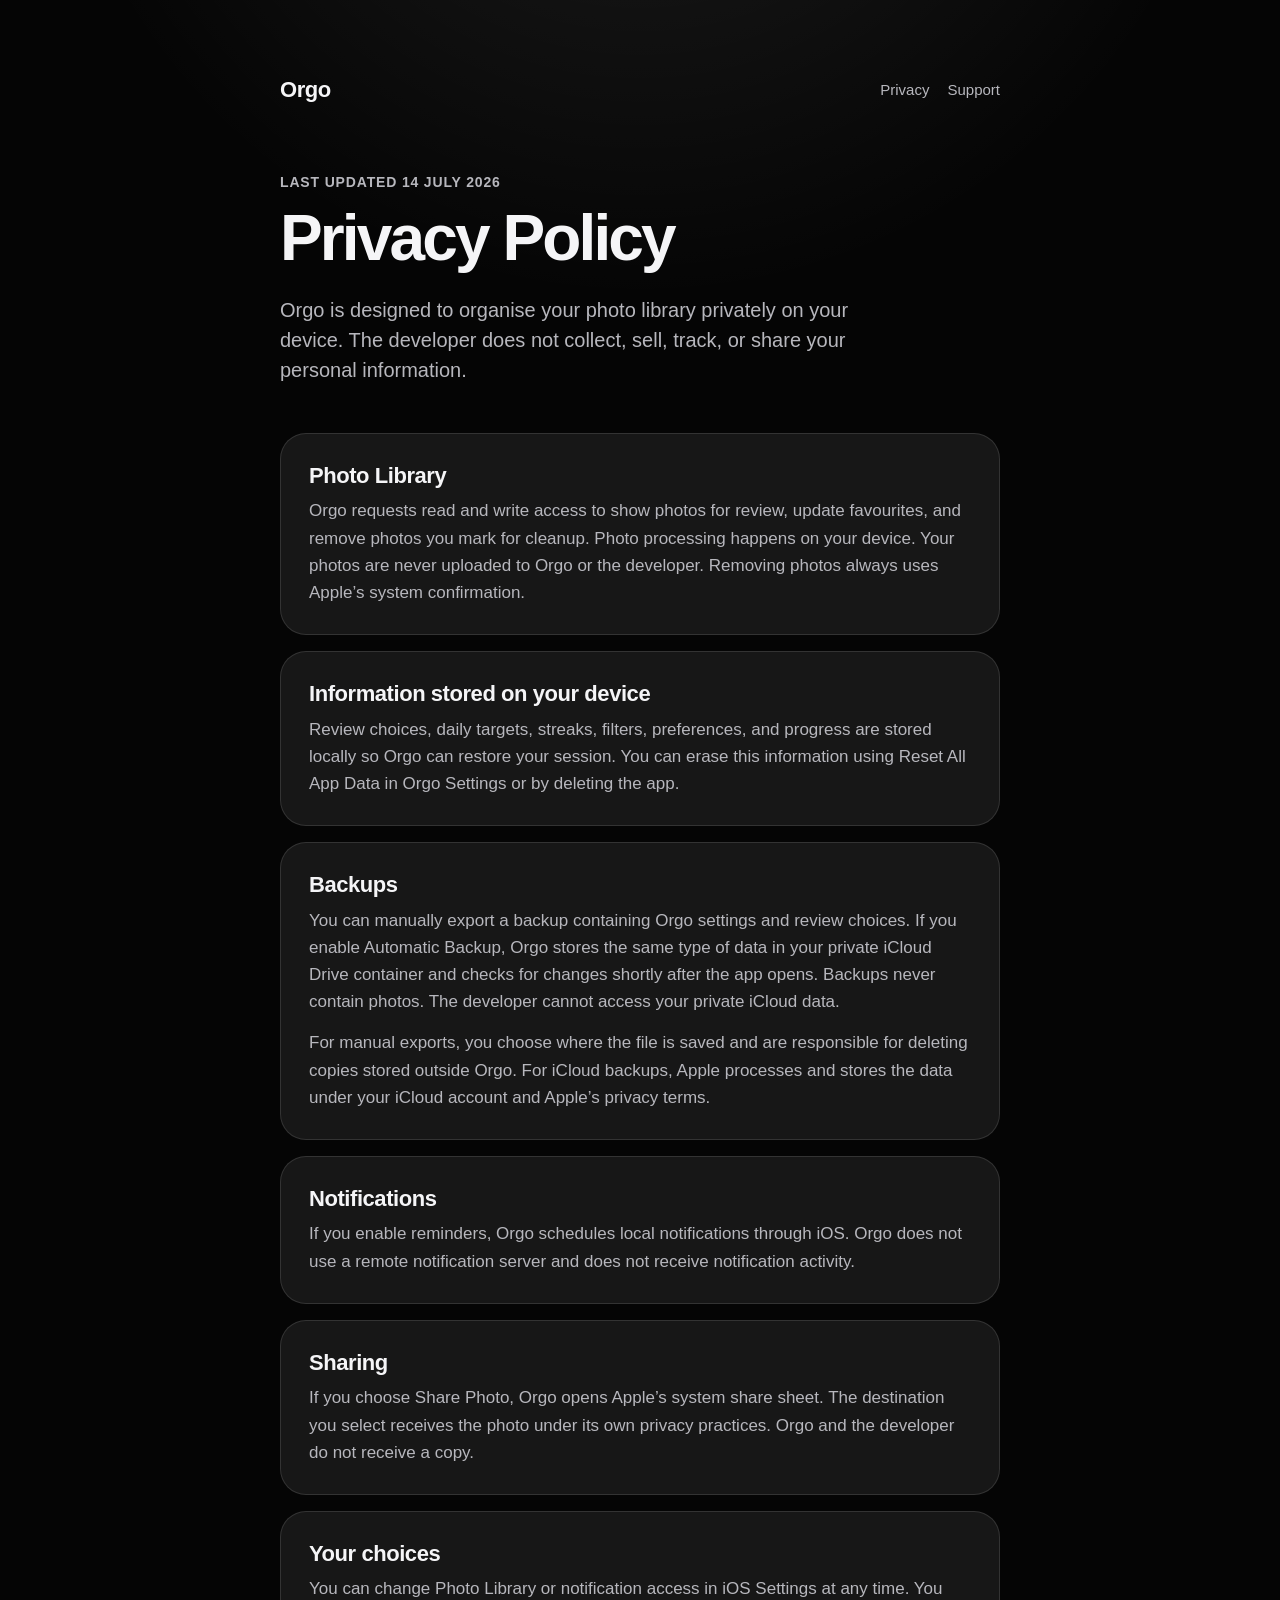
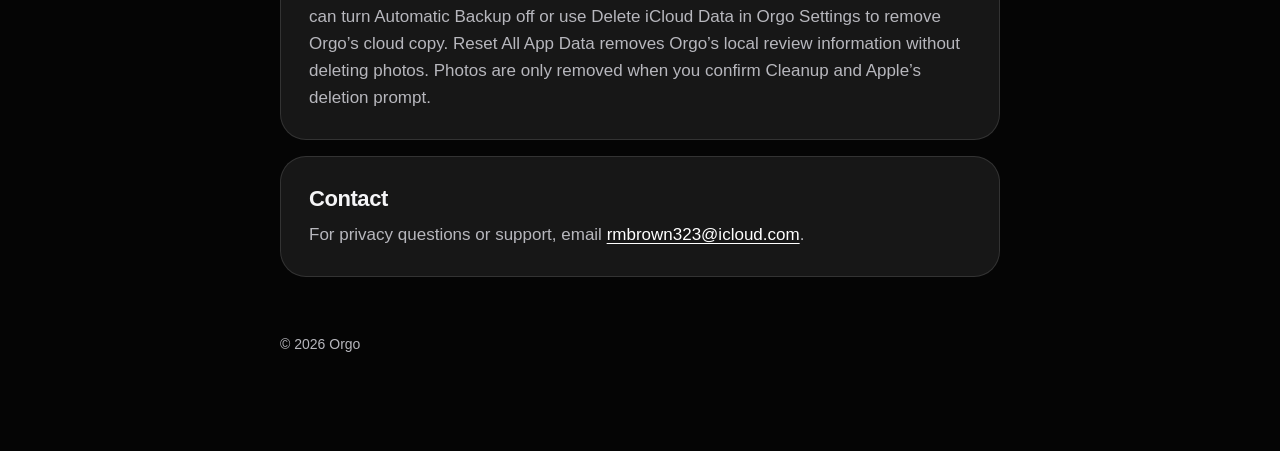
==== privacy/index.html @ 08f2171f "Publish Orgo privacy and support pages" ====
<!doctype html>
<html lang="en">
<head>
  <meta charset="utf-8">
  <meta name="viewport" content="width=device-width, initial-scale=1">
  <meta name="description" content="Orgo Privacy Policy">
  <title>Privacy Policy — Orgo</title>
  <link rel="stylesheet" href="../styles.css">
</head>
<body>
<main>
  <nav aria-label="Primary">
    <a class="brand" href="../">Orgo</a>
    <div><a href="./">Privacy</a><a href="../support/">Support</a></div>
  </nav>
  <p class="eyebrow">Last updated 14 July 2026</p>
  <h1>Privacy Policy</h1>
  <p class="lede">Orgo is designed to organise your photo library privately on your device. The developer does not collect, sell, track, or share your personal information.</p>

  <section class="card"><h2>Photo Library</h2><p>Orgo requests read and write access to show photos for review, update favourites, and remove photos you mark for cleanup. Photo processing happens on your device. Your photos are never uploaded to Orgo or the developer. Removing photos always uses Apple’s system confirmation.</p></section>
  <section class="card"><h2>Information stored on your device</h2><p>Review choices, daily targets, streaks, filters, preferences, and progress are stored locally so Orgo can restore your session. You can erase this information using Reset All App Data in Orgo Settings or by deleting the app.</p></section>
  <section class="card"><h2>Backups</h2><p>You can manually export a backup containing Orgo settings and review choices. If you enable Automatic Backup, Orgo stores the same type of data in your private iCloud Drive container and checks for changes shortly after the app opens. Backups never contain photos. The developer cannot access your private iCloud data.</p><p>For manual exports, you choose where the file is saved and are responsible for deleting copies stored outside Orgo. For iCloud backups, Apple processes and stores the data under your iCloud account and Apple’s privacy terms.</p></section>
  <section class="card"><h2>Notifications</h2><p>If you enable reminders, Orgo schedules local notifications through iOS. Orgo does not use a remote notification server and does not receive notification activity.</p></section>
  <section class="card"><h2>Sharing</h2><p>If you choose Share Photo, Orgo opens Apple’s system share sheet. The destination you select receives the photo under its own privacy practices. Orgo and the developer do not receive a copy.</p></section>
  <section class="card"><h2>Your choices</h2><p>You can change Photo Library or notification access in iOS Settings at any time. You can turn Automatic Backup off or use Delete iCloud Data in Orgo Settings to remove Orgo’s cloud copy. Reset All App Data removes Orgo’s local review information without deleting photos. Photos are only removed when you confirm Cleanup and Apple’s deletion prompt.</p></section>
  <section class="card"><h2>Contact</h2><p>For privacy questions or support, email <a href="mailto:rmbrown323@icloud.com">rmbrown323@icloud.com</a>.</p></section>
  <footer>© 2026 Orgo</footer>
</main>
</body>
</html>
---- styles.css ----
:root {
  color-scheme: dark;
  --background: #050505;
  --surface: #171717;
  --surface-raised: #222222;
  --text: #f5f5f7;
  --muted: #b7b7bd;
  --line: rgba(255, 255, 255, 0.12);
  --accent: #ffffff;
}

* { box-sizing: border-box; }
html { background: var(--background); }

body {
  margin: 0;
  min-height: 100vh;
  background:
    radial-gradient(circle at 50% -15%, rgba(255, 255, 255, 0.10), transparent 38rem),
    var(--background);
  color: var(--text);
  font: 17px/1.6 -apple-system, BlinkMacSystemFont, "SF Pro Text", "Helvetica Neue", sans-serif;
  -webkit-font-smoothing: antialiased;
}

main {
  width: min(720px, calc(100% - 40px));
  margin: 0 auto;
  padding: 72px 0 96px;
}

nav {
  display: flex;
  align-items: center;
  justify-content: space-between;
  gap: 20px;
  margin-bottom: 64px;
}

.brand {
  color: var(--text);
  font-size: 22px;
  font-weight: 750;
  letter-spacing: -0.02em;
  text-decoration: none;
}

nav div { display: flex; gap: 18px; }
nav div a { color: var(--muted); font-size: 15px; text-decoration: none; }
nav a:hover, nav a:focus-visible { color: var(--text); }

.eyebrow {
  margin: 0 0 12px;
  color: var(--muted);
  font-size: 14px;
  font-weight: 650;
  letter-spacing: 0.06em;
  text-transform: uppercase;
}

h1 {
  margin: 0;
  font-size: clamp(40px, 8vw, 64px);
  line-height: 1.02;
  letter-spacing: -0.045em;
}

.lede {
  max-width: 620px;
  margin: 24px 0 0;
  color: var(--muted);
  font-size: 20px;
  line-height: 1.5;
}

.card {
  margin-top: 48px;
  padding: 28px;
  background: var(--surface);
  border: 1px solid var(--line);
  border-radius: 26px;
}

.card + .card { margin-top: 16px; }
h2 { margin: 0 0 8px; font-size: 22px; line-height: 1.25; letter-spacing: -0.02em; }
p { margin: 0; }
p + p { margin-top: 14px; }
.card p, li { color: var(--muted); }
a { color: var(--accent); text-underline-offset: 3px; }

.actions {
  display: grid;
  grid-template-columns: repeat(2, minmax(0, 1fr));
  gap: 14px;
  margin-top: 48px;
}

.action {
  display: block;
  padding: 24px;
  background: var(--surface);
  border: 1px solid var(--line);
  border-radius: 22px;
  color: var(--text);
  text-decoration: none;
}

.action:hover, .action:focus-visible { background: var(--surface-raised); }
.action strong { display: block; font-size: 19px; }
.action span { display: block; margin-top: 5px; color: var(--muted); font-size: 15px; }
ul { margin: 12px 0 0; padding-left: 22px; }
footer { margin-top: 56px; color: var(--muted); font-size: 14px; }

@media (max-width: 560px) {
  main { padding-top: 36px; }
  nav { align-items: flex-start; margin-bottom: 48px; }
  nav div { flex-direction: column; gap: 6px; text-align: right; }
  .actions { grid-template-columns: 1fr; }
  .card { padding: 22px; border-radius: 22px; }
}

@media (prefers-reduced-motion: no-preference) {
  a { transition: color 0.18s ease, background-color 0.18s ease; }
}
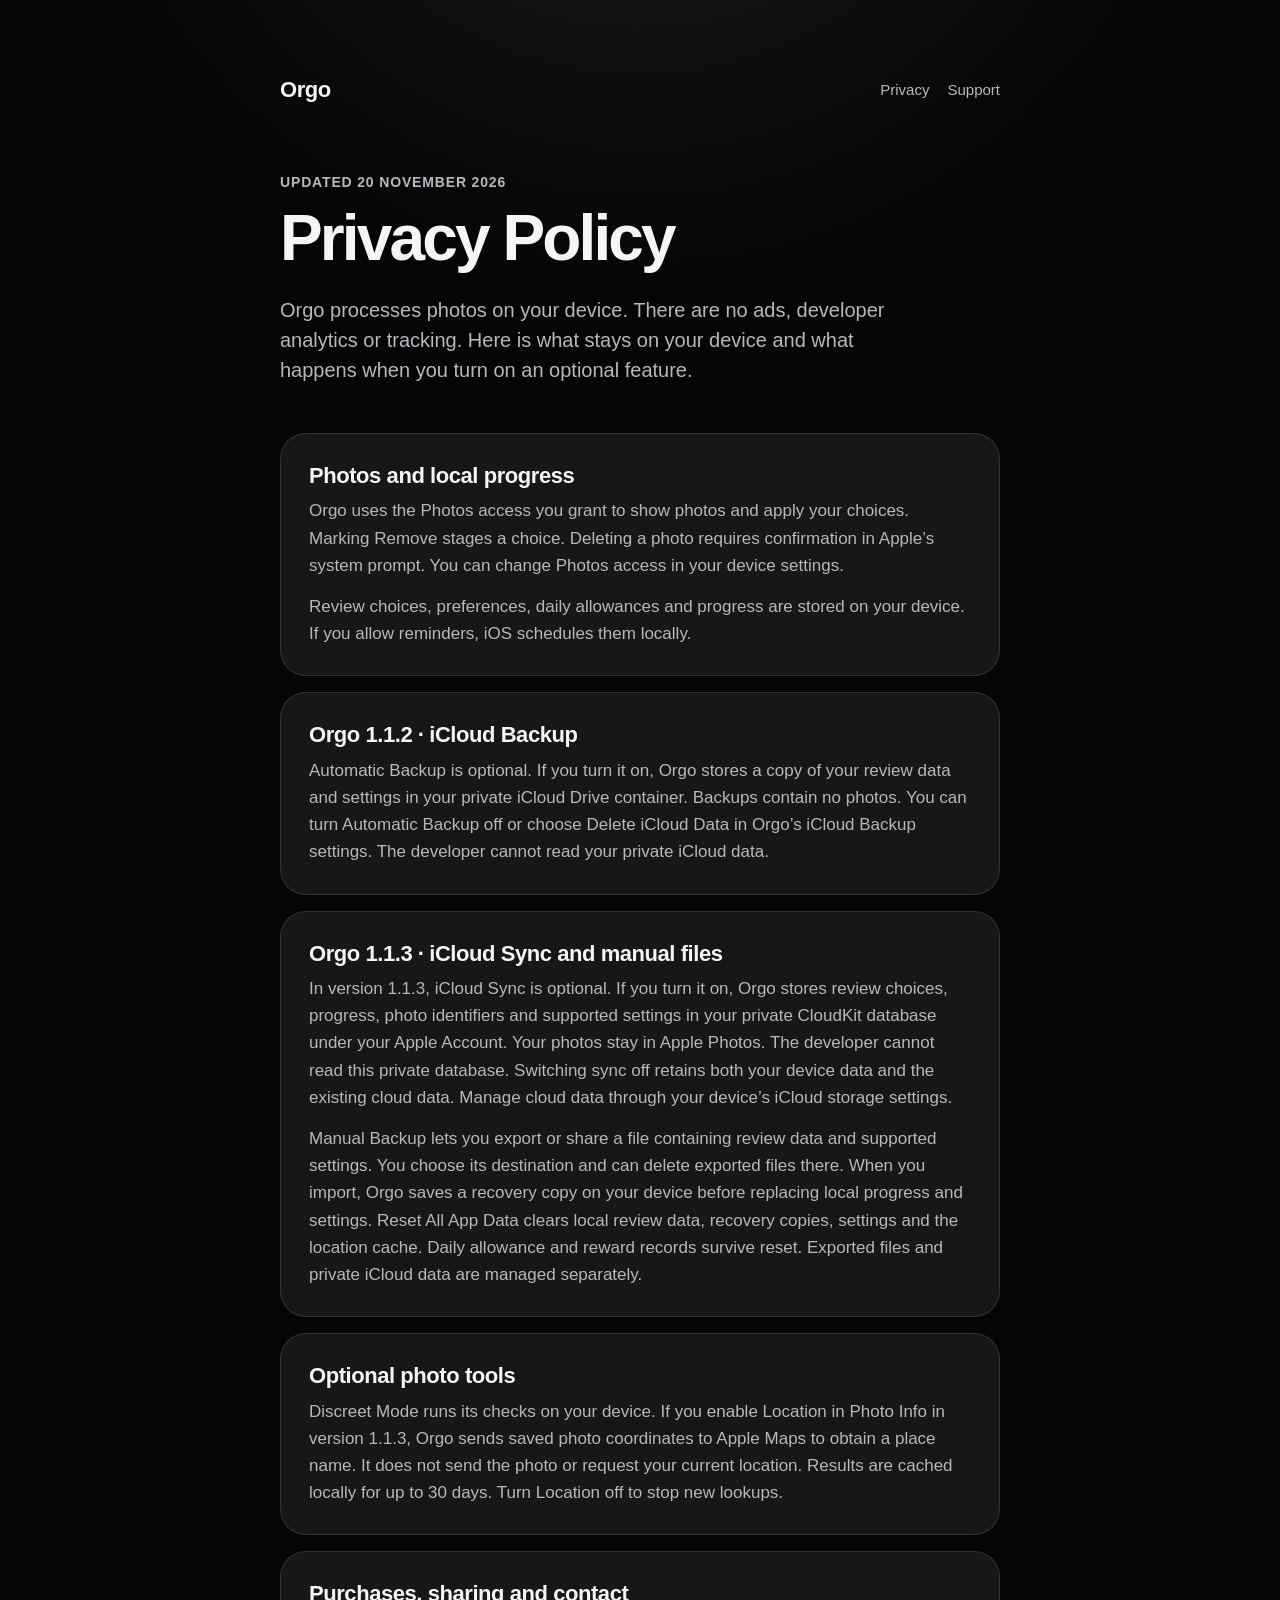
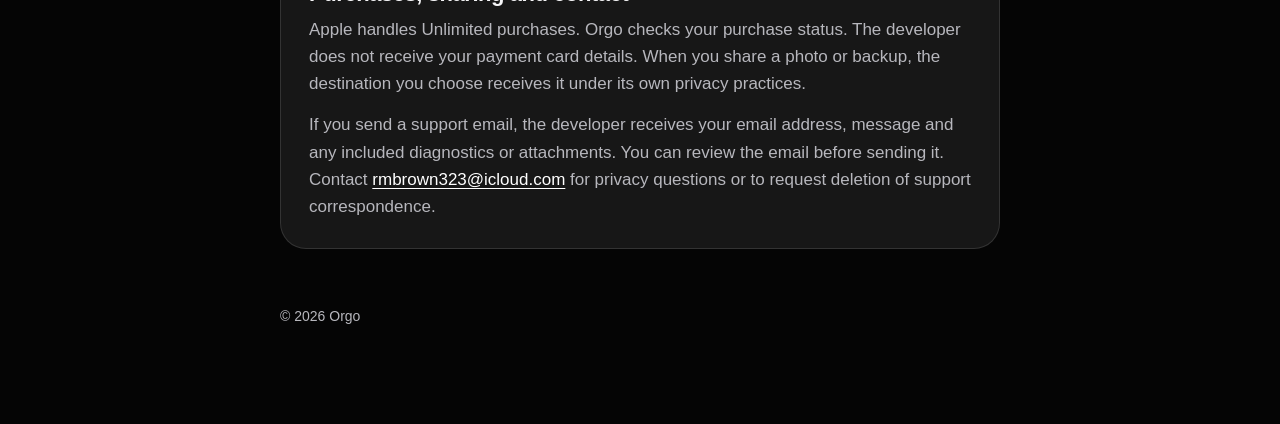
==== commit c711c98f: "Explain backup, sync and privacy for Orgo 1.1.2 and 1.1.3" ====
--- a/privacy/index.html
+++ b/privacy/index.html
@@ -13,17 +13,33 @@
     <a class="brand" href="../">Orgo</a>
     <div><a href="./">Privacy</a><a href="../support/">Support</a></div>
   </nav>
-  <p class="eyebrow">Last updated 14 July 2026</p>
+  <p class="eyebrow">Updated 20 November 2026</p>
   <h1>Privacy Policy</h1>
-  <p class="lede">Orgo is designed to organise your photo library privately on your device. The developer does not collect, sell, track, or share your personal information.</p>
+  <p class="lede">Orgo processes photos on your device. There are no ads, developer analytics or tracking. Here is what stays on your device and what happens when you turn on an optional feature.</p>
 
-  <section class="card"><h2>Photo Library</h2><p>Orgo requests read and write access to show photos for review, update favourites, and remove photos you mark for cleanup. Photo processing happens on your device. Your photos are never uploaded to Orgo or the developer. Removing photos always uses Apple’s system confirmation.</p></section>
-  <section class="card"><h2>Information stored on your device</h2><p>Review choices, daily targets, streaks, filters, preferences, and progress are stored locally so Orgo can restore your session. You can erase this information using Reset All App Data in Orgo Settings or by deleting the app.</p></section>
-  <section class="card"><h2>Backups</h2><p>You can manually export a backup containing Orgo settings and review choices. If you enable Automatic Backup, Orgo stores the same type of data in your private iCloud Drive container and checks for changes shortly after the app opens. Backups never contain photos. The developer cannot access your private iCloud data.</p><p>For manual exports, you choose where the file is saved and are responsible for deleting copies stored outside Orgo. For iCloud backups, Apple processes and stores the data under your iCloud account and Apple’s privacy terms.</p></section>
-  <section class="card"><h2>Notifications</h2><p>If you enable reminders, Orgo schedules local notifications through iOS. Orgo does not use a remote notification server and does not receive notification activity.</p></section>
-  <section class="card"><h2>Sharing</h2><p>If you choose Share Photo, Orgo opens Apple’s system share sheet. The destination you select receives the photo under its own privacy practices. Orgo and the developer do not receive a copy.</p></section>
-  <section class="card"><h2>Your choices</h2><p>You can change Photo Library or notification access in iOS Settings at any time. You can turn Automatic Backup off or use Delete iCloud Data in Orgo Settings to remove Orgo’s cloud copy. Reset All App Data removes Orgo’s local review information without deleting photos. Photos are only removed when you confirm Cleanup and Apple’s deletion prompt.</p></section>
-  <section class="card"><h2>Contact</h2><p>For privacy questions or support, email <a href="mailto:rmbrown323@icloud.com">rmbrown323@icloud.com</a>.</p></section>
+  <section class="card">
+    <h2>Photos and local progress</h2>
+    <p>Orgo uses the Photos access you grant to show photos and apply your choices. Marking Remove stages a choice. Deleting a photo requires confirmation in Apple’s system prompt. You can change Photos access in your device settings.</p>
+    <p>Review choices, preferences, daily allowances and progress are stored on your device. If you allow reminders, iOS schedules them locally.</p>
+  </section>
+  <section class="card">
+    <h2>Orgo 1.1.2 · iCloud Backup</h2>
+    <p>Automatic Backup is optional. If you turn it on, Orgo stores a copy of your review data and settings in your private iCloud Drive container. Backups contain no photos. You can turn Automatic Backup off or choose Delete iCloud Data in Orgo’s iCloud Backup settings. The developer cannot read your private iCloud data.</p>
+  </section>
+  <section class="card">
+    <h2>Orgo 1.1.3 · iCloud Sync and manual files</h2>
+    <p>In version 1.1.3, iCloud Sync is optional. If you turn it on, Orgo stores review choices, progress, photo identifiers and supported settings in your private CloudKit database under your Apple Account. Your photos stay in Apple Photos. The developer cannot read this private database. Switching sync off retains both your device data and the existing cloud data. Manage cloud data through your device’s iCloud storage settings.</p>
+    <p>Manual Backup lets you export or share a file containing review data and supported settings. You choose its destination and can delete exported files there. When you import, Orgo saves a recovery copy on your device before replacing local progress and settings. Reset All App Data clears local review data, recovery copies, settings and the location cache. Daily allowance and reward records survive reset. Exported files and private iCloud data are managed separately.</p>
+  </section>
+  <section class="card">
+    <h2>Optional photo tools</h2>
+    <p>Discreet Mode runs its checks on your device. If you enable Location in Photo Info in version 1.1.3, Orgo sends saved photo coordinates to Apple Maps to obtain a place name. It does not send the photo or request your current location. Results are cached locally for up to 30 days. Turn Location off to stop new lookups.</p>
+  </section>
+  <section class="card">
+    <h2>Purchases, sharing and contact</h2>
+    <p>Apple handles Unlimited purchases. Orgo checks your purchase status. The developer does not receive your payment card details. When you share a photo or backup, the destination you choose receives it under its own privacy practices.</p>
+    <p>If you send a support email, the developer receives your email address, message and any included diagnostics or attachments. You can review the email before sending it. Contact <a href="mailto:rmbrown323@icloud.com">rmbrown323@icloud.com</a> for privacy questions or to request deletion of support correspondence.</p>
+  </section>
   <footer>© 2026 Orgo</footer>
 </main>
 </body>
